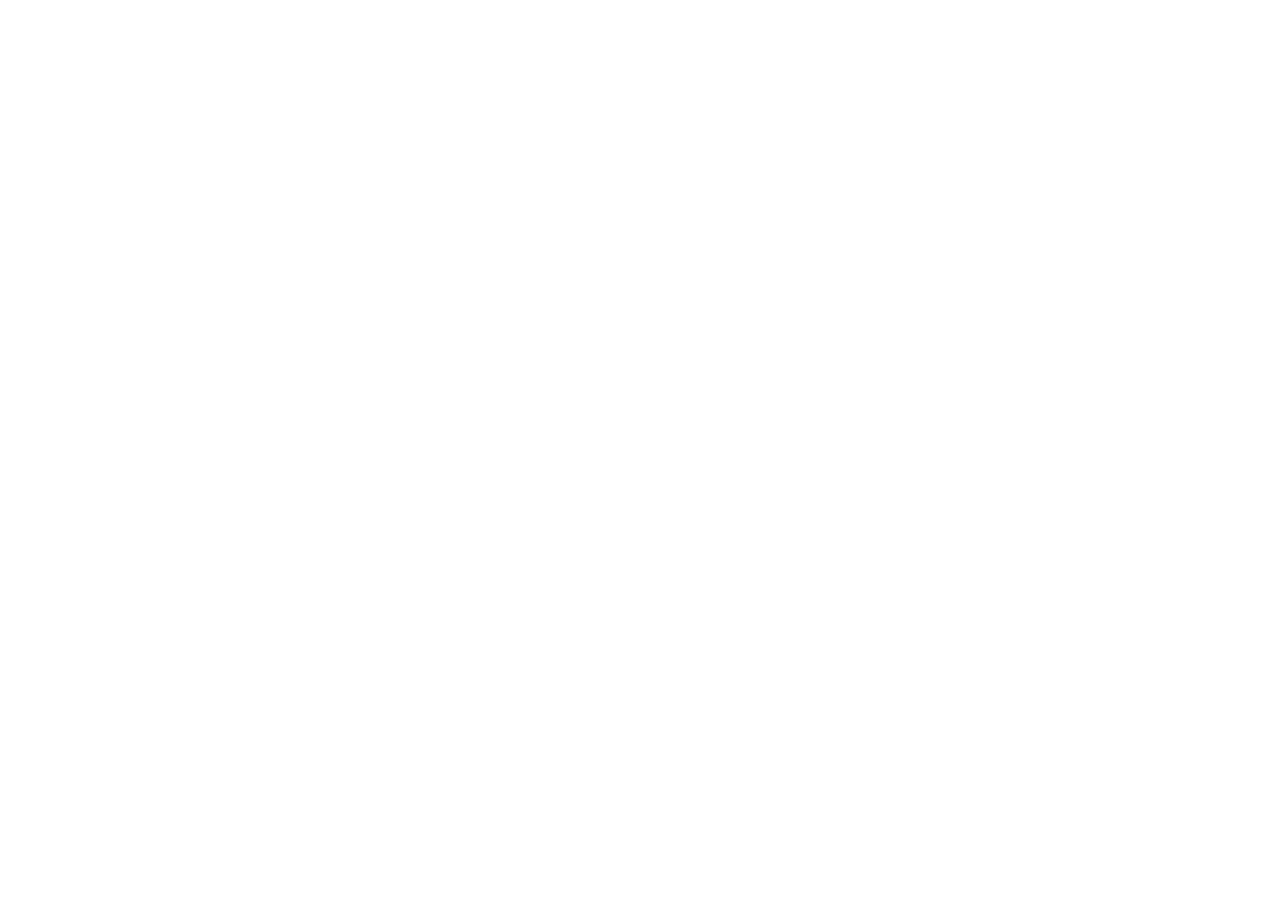
==== index.html @ f1a2c233 "初始化" ====
<!DOCTYPE html>
<html lang="zh-CN">

<head>
    <meta charset="UTF-8">
    <meta name="viewport" content="width=device-width, initial-scale=1.0">
    <title>Document</title>
</head>

<body>

</body>

</html>
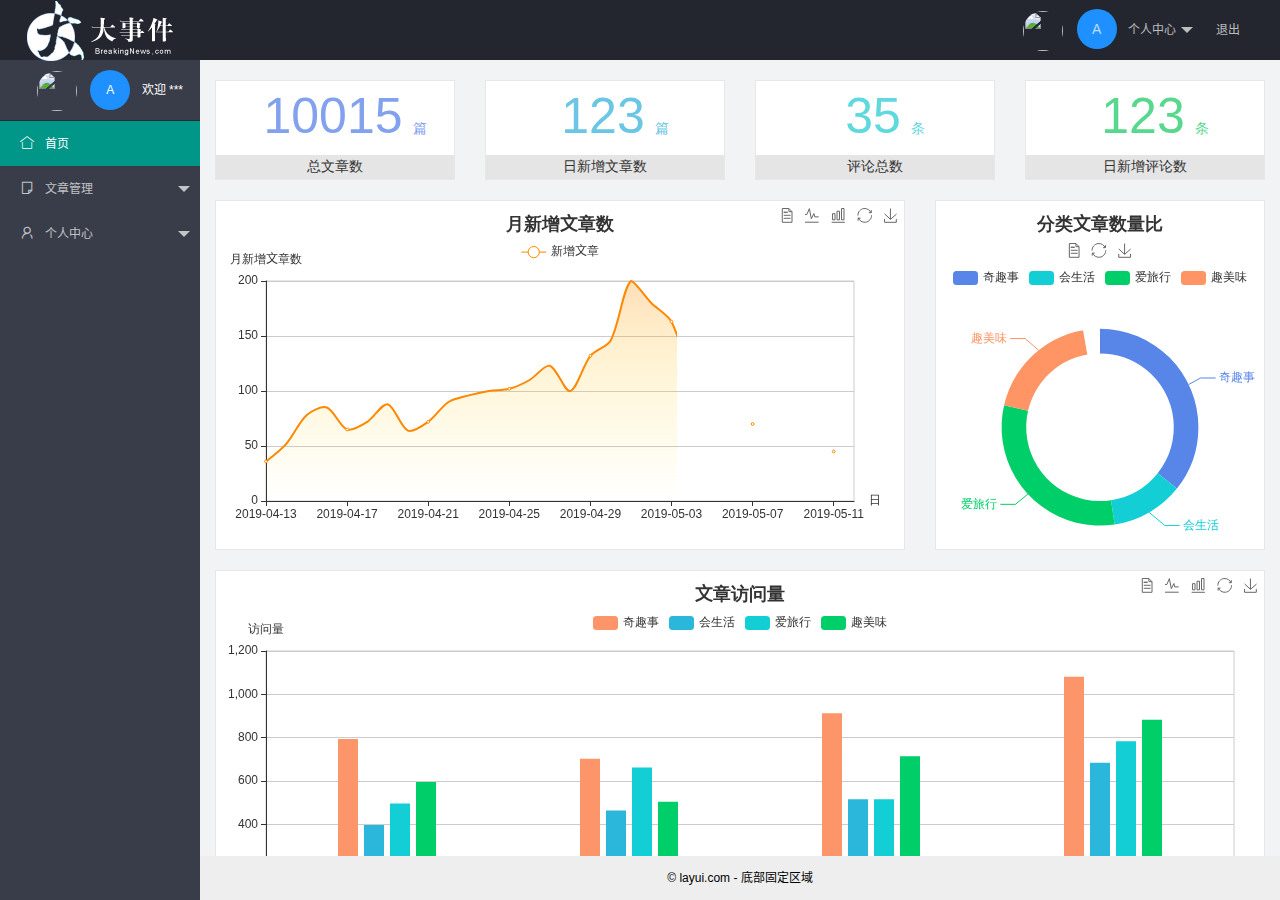
==== commit e5c18769: "完成了index功能" ====
--- a/index.html
+++ b/index.html
@@ -5,10 +5,93 @@
     <meta charset="UTF-8">
     <meta name="viewport" content="width=device-width, initial-scale=1.0">
     <title>Document</title>
+    <link rel="stylesheet" href="./assets/lib/layui/css/layui.css">
+    <link rel="stylesheet" href="./assets/css/index.css">
 </head>
 
-<body>
+<body class="layui-layout-body">
+    <div class="layui-layout layui-layout-admin">
+        <div class="layui-header">
+            <div class="layui-logo">
+                <img src="./assets/images/logo.png" alt="">
+            </div>
+            <!-- 头部区域（可配合layui已有的水平导航） -->
+            <ul class="layui-nav layui-layout-right">
+                <li class="layui-nav-item">
+                    <a href="javascript:;" class="userinfo">
+                        <img src="http://t.cn/RCzsdCq" class="layui-nav-img">
+                        <span class="text-avatar">A</span>
+                        个人中心
+                    </a>
+                    <dl class="layui-nav-child">
+                        <dd><a href="">基本资料</a></dd>
+                        <dd><a href="">更换头像</a></dd>
+                        <dd><a href="">重置密码</a></dd>
+                    </dl>
+                </li>
+                <li class="layui-nav-item"><a href="javascript:;" id="btnLogout">退出</a>
+                </li>
+            </ul>
+        </div>
 
+        <div class="layui-side layui-bg-black">
+            <div class="layui-side-scroll">
+                <div class="userinfo">
+                    <img src="http://t.cn/RCzsdCq" class="layui-nav-img">
+                    <span class="text-avatar">A</span>
+                    <span class="welcome">欢迎 ***</span>
+                </div>
+                <!-- 左侧导航区域（可配合layui已有的垂直导航） -->
+                <ul class="layui-nav layui-nav-tree" lay-shrink='all' lay-filter="test">
+                    <li class="layui-nav-item layui-this">
+                        <a href="./home/dashboard.html" target="fm">
+                            <i class="layui-icon layui-icon-home"></i>
+                            首页
+                        </a>
+                    </li>
+                    <li class="layui-nav-item">
+                        <a class="" href="javascript:;">
+                            <i class="layui-icon layui-icon-file-b"></i>
+                            文章管理
+                        </a>
+                        <dl class="layui-nav-child">
+                            <dd><a href="javascript:;">
+                                    <i class="layui-icon layui-icon-app"></i>文章类别</a>
+                            </dd>
+                            <dd><a href="javascript:;"><i class="layui-icon layui-icon-app"></i>文章列表</a></dd>
+                            <dd><a href="javascript:;"><i class="layui-icon layui-icon-app"></i>发布文章</a></dd>
+                        </dl>
+                    </li>
+                    <li class="layui-nav-item">
+                        <a href="javascript:;">
+                            <i class="layui-icon layui-icon-username"></i>
+                            个人中心
+                        </a>
+                        <dl class="layui-nav-child">
+                            <dd><a href="javascript:;"><i class="layui-icon layui-icon-app"></i>基本资料</a></dd>
+                            <dd><a href="javascript:;"><i class="layui-icon layui-icon-app"></i>更换头像</a></dd>
+                            <dd><a href="javascript:;"><i class="layui-icon layui-icon-app"></i>重置密码</a></dd>
+                        </dl>
+                    </li>
+                </ul>
+            </div>
+        </div>
+
+        <div class="layui-body">
+            <!-- 内容主体区域 -->
+            <!-- <div style="padding: 15px;">内容主体区域</div> -->
+            <iframe src="./home/dashboard.html" frameborder="0" name="fm"></iframe>
+        </div>
+
+        <div class="layui-footer">
+            <!-- 底部固定区域 -->
+            © layui.com - 底部固定区域
+        </div>
+    </div>
+    <script src="./assets/lib/layui/layui.all.js"></script>
+    <script src="./assets/lib/jquery.js"></script>
+    <script src="./assets/js/baseAPI.js"></script>
+    <script src="./assets/js/index.js"></script>
 </body>
 
 </html>--- a/assets/lib/layui/css/layui.css
+++ b/assets/lib/layui/css/layui.css
@@ -0,0 +1,2 @@
+/** layui-v2.5.5 MIT License By https://www.layui.com */
+ .layui-inline,img{display:inline-block;vertical-align:middle}h1,h2,h3,h4,h5,h6{font-weight:400}.layui-edge,.layui-header,.layui-inline,.layui-main{position:relative}.layui-body,.layui-edge,.layui-elip{overflow:hidden}.layui-btn,.layui-edge,.layui-inline,img{vertical-align:middle}.layui-btn,.layui-disabled,.layui-icon,.layui-unselect{-moz-user-select:none;-webkit-user-select:none;-ms-user-select:none}.layui-elip,.layui-form-checkbox span,.layui-form-pane .layui-form-label{text-overflow:ellipsis;white-space:nowrap}.layui-breadcrumb,.layui-tree-btnGroup{visibility:hidden}blockquote,body,button,dd,div,dl,dt,form,h1,h2,h3,h4,h5,h6,input,li,ol,p,pre,td,textarea,th,ul{margin:0;padding:0;-webkit-tap-highlight-color:rgba(0,0,0,0)}a:active,a:hover{outline:0}img{border:none}li{list-style:none}table{border-collapse:collapse;border-spacing:0}h4,h5,h6{font-size:100%}button,input,optgroup,option,select,textarea{font-family:inherit;font-size:inherit;font-style:inherit;font-weight:inherit;outline:0}pre{white-space:pre-wrap;white-space:-moz-pre-wrap;white-space:-pre-wrap;white-space:-o-pre-wrap;word-wrap:break-word}body{line-height:24px;font:14px Helvetica Neue,Helvetica,PingFang SC,Tahoma,Arial,sans-serif}hr{height:1px;margin:10px 0;border:0;clear:both}a{color:#333;text-decoration:none}a:hover{color:#777}a cite{font-style:normal;*cursor:pointer}.layui-border-box,.layui-border-box *{box-sizing:border-box}.layui-box,.layui-box *{box-sizing:content-box}.layui-clear{clear:both;*zoom:1}.layui-clear:after{content:'\20';clear:both;*zoom:1;display:block;height:0}.layui-inline{*display:inline;*zoom:1}.layui-edge{display:inline-block;width:0;height:0;border-width:6px;border-style:dashed;border-color:transparent}.layui-edge-top{top:-4px;border-bottom-color:#999;border-bottom-style:solid}.layui-edge-right{border-left-color:#999;border-left-style:solid}.layui-edge-bottom{top:2px;border-top-color:#999;border-top-style:solid}.layui-edge-left{border-right-color:#999;border-right-style:solid}.layui-disabled,.layui-disabled:hover{color:#d2d2d2!important;cursor:not-allowed!important}.layui-circle{border-radius:100%}.layui-show{display:block!important}.layui-hide{display:none!important}@font-face{font-family:layui-icon;src:url(../font/iconfont.eot?v=250);src:url(../font/iconfont.eot?v=250#iefix) format('embedded-opentype'),url(../font/iconfont.woff2?v=250) format('woff2'),url(../font/iconfont.woff?v=250) format('woff'),url(../font/iconfont.ttf?v=250) format('truetype'),url(../font/iconfont.svg?v=250#layui-icon) format('svg')}.layui-icon{font-family:layui-icon!important;font-size:16px;font-style:normal;-webkit-font-smoothing:antialiased;-moz-osx-font-smoothing:grayscale}.layui-icon-reply-fill:before{content:"\e611"}.layui-icon-set-fill:before{content:"\e614"}.layui-icon-menu-fill:before{content:"\e60f"}.layui-icon-search:before{content:"\e615"}.layui-icon-share:before{content:"\e641"}.layui-icon-set-sm:before{content:"\e620"}.layui-icon-engine:before{content:"\e628"}.layui-icon-close:before{content:"\1006"}.layui-icon-close-fill:before{content:"\1007"}.layui-icon-chart-screen:before{content:"\e629"}.layui-icon-star:before{content:"\e600"}.layui-icon-circle-dot:before{content:"\e617"}.layui-icon-chat:before{content:"\e606"}.layui-icon-release:before{content:"\e609"}.layui-icon-list:before{content:"\e60a"}.layui-icon-chart:before{content:"\e62c"}.layui-icon-ok-circle:before{content:"\1005"}.layui-icon-layim-theme:before{content:"\e61b"}.layui-icon-table:before{content:"\e62d"}.layui-icon-right:before{content:"\e602"}.layui-icon-left:before{content:"\e603"}.layui-icon-cart-simple:before{content:"\e698"}.layui-icon-face-cry:before{content:"\e69c"}.layui-icon-face-smile:before{content:"\e6af"}.layui-icon-survey:before{content:"\e6b2"}.layui-icon-tree:before{content:"\e62e"}.layui-icon-upload-circle:before{content:"\e62f"}.layui-icon-add-circle:before{content:"\e61f"}.layui-icon-download-circle:before{content:"\e601"}.layui-icon-templeate-1:before{content:"\e630"}.layui-icon-util:before{content:"\e631"}.layui-icon-face-surprised:before{content:"\e664"}.layui-icon-edit:before{content:"\e642"}.layui-icon-speaker:before{content:"\e645"}.layui-icon-down:before{content:"\e61a"}.layui-icon-file:before{content:"\e621"}.layui-icon-layouts:before{content:"\e632"}.layui-icon-rate-half:before{content:"\e6c9"}.layui-icon-add-circle-fine:before{content:"\e608"}.layui-icon-prev-circle:before{content:"\e633"}.layui-icon-read:before{content:"\e705"}.layui-icon-404:before{content:"\e61c"}.layui-icon-carousel:before{content:"\e634"}.layui-icon-help:before{content:"\e607"}.layui-icon-code-circle:before{content:"\e635"}.layui-icon-water:before{content:"\e636"}.layui-icon-username:before{content:"\e66f"}.layui-icon-find-fill:before{content:"\e670"}.layui-icon-about:before{content:"\e60b"}.layui-icon-location:before{content:"\e715"}.layui-icon-up:before{content:"\e619"}.layui-icon-pause:before{content:"\e651"}.layui-icon-date:before{content:"\e637"}.layui-icon-layim-uploadfile:before{content:"\e61d"}.layui-icon-delete:before{content:"\e640"}.layui-icon-play:before{content:"\e652"}.layui-icon-top:before{content:"\e604"}.layui-icon-friends:before{content:"\e612"}.layui-icon-refresh-3:before{content:"\e9aa"}.layui-icon-ok:before{content:"\e605"}.layui-icon-layer:before{content:"\e638"}.layui-icon-face-smile-fine:before{content:"\e60c"}.layui-icon-dollar:before{content:"\e659"}.layui-icon-group:before{content:"\e613"}.layui-icon-layim-download:before{content:"\e61e"}.layui-icon-picture-fine:before{content:"\e60d"}.layui-icon-link:before{content:"\e64c"}.layui-icon-diamond:before{content:"\e735"}.layui-icon-log:before{content:"\e60e"}.layui-icon-rate-solid:before{content:"\e67a"}.layui-icon-fonts-del:before{content:"\e64f"}.layui-icon-unlink:before{content:"\e64d"}.layui-icon-fonts-clear:before{content:"\e639"}.layui-icon-triangle-r:before{content:"\e623"}.layui-icon-circle:before{content:"\e63f"}.layui-icon-radio:before{content:"\e643"}.layui-icon-align-center:before{content:"\e647"}.layui-icon-align-right:before{content:"\e648"}.layui-icon-align-left:before{content:"\e649"}.layui-icon-loading-1:before{content:"\e63e"}.layui-icon-return:before{content:"\e65c"}.layui-icon-fonts-strong:before{content:"\e62b"}.layui-icon-upload:before{content:"\e67c"}.layui-icon-dialogue:before{content:"\e63a"}.layui-icon-video:before{content:"\e6ed"}.layui-icon-headset:before{content:"\e6fc"}.layui-icon-cellphone-fine:before{content:"\e63b"}.layui-icon-add-1:before{content:"\e654"}.layui-icon-face-smile-b:before{content:"\e650"}.layui-icon-fonts-html:before{content:"\e64b"}.layui-icon-form:before{content:"\e63c"}.layui-icon-cart:before{content:"\e657"}.layui-icon-camera-fill:before{content:"\e65d"}.layui-icon-tabs:before{content:"\e62a"}.layui-icon-fonts-code:before{content:"\e64e"}.layui-icon-fire:before{content:"\e756"}.layui-icon-set:before{content:"\e716"}.layui-icon-fonts-u:before{content:"\e646"}.layui-icon-triangle-d:before{content:"\e625"}.layui-icon-tips:before{content:"\e702"}.layui-icon-picture:before{content:"\e64a"}.layui-icon-more-vertical:before{content:"\e671"}.layui-icon-flag:before{content:"\e66c"}.layui-icon-loading:before{content:"\e63d"}.layui-icon-fonts-i:before{content:"\e644"}.layui-icon-refresh-1:before{content:"\e666"}.layui-icon-rmb:before{content:"\e65e"}.layui-icon-home:before{content:"\e68e"}.layui-icon-user:before{content:"\e770"}.layui-icon-notice:before{content:"\e667"}.layui-icon-login-weibo:before{content:"\e675"}.layui-icon-voice:before{content:"\e688"}.layui-icon-upload-drag:before{content:"\e681"}.layui-icon-login-qq:before{content:"\e676"}.layui-icon-snowflake:before{content:"\e6b1"}.layui-icon-file-b:before{content:"\e655"}.layui-icon-template:before{content:"\e663"}.layui-icon-auz:before{content:"\e672"}.layui-icon-console:before{content:"\e665"}.layui-icon-app:before{content:"\e653"}.layui-icon-prev:before{content:"\e65a"}.layui-icon-website:before{content:"\e7ae"}.layui-icon-next:before{content:"\e65b"}.layui-icon-component:before{content:"\e857"}.layui-icon-more:before{content:"\e65f"}.layui-icon-login-wechat:before{content:"\e677"}.layui-icon-shrink-right:before{content:"\e668"}.layui-icon-spread-left:before{content:"\e66b"}.layui-icon-camera:before{content:"\e660"}.layui-icon-note:before{content:"\e66e"}.layui-icon-refresh:before{content:"\e669"}.layui-icon-female:before{content:"\e661"}.layui-icon-male:before{content:"\e662"}.layui-icon-password:before{content:"\e673"}.layui-icon-senior:before{content:"\e674"}.layui-icon-theme:before{content:"\e66a"}.layui-icon-tread:before{content:"\e6c5"}.layui-icon-praise:before{content:"\e6c6"}.layui-icon-star-fill:before{content:"\e658"}.layui-icon-rate:before{content:"\e67b"}.layui-icon-template-1:before{content:"\e656"}.layui-icon-vercode:before{content:"\e679"}.layui-icon-cellphone:before{content:"\e678"}.layui-icon-screen-full:before{content:"\e622"}.layui-icon-screen-restore:before{content:"\e758"}.layui-icon-cols:before{content:"\e610"}.layui-icon-export:before{content:"\e67d"}.layui-icon-print:before{content:"\e66d"}.layui-icon-slider:before{content:"\e714"}.layui-icon-addition:before{content:"\e624"}.layui-icon-subtraction:before{content:"\e67e"}.layui-icon-service:before{content:"\e626"}.layui-icon-transfer:before{content:"\e691"}.layui-main{width:1140px;margin:0 auto}.layui-header{z-index:1000;height:60px}.layui-header a:hover{transition:all .5s;-webkit-transition:all .5s}.layui-side{position:fixed;left:0;top:0;bottom:0;z-index:999;width:200px;overflow-x:hidden}.layui-side-scroll{position:relative;width:220px;height:100%;overflow-x:hidden}.layui-body{position:absolute;left:200px;right:0;top:0;bottom:0;z-index:998;width:auto;overflow-y:auto;box-sizing:border-box}.layui-layout-body{overflow:hidden}.layui-layout-admin .layui-header{background-color:#23262E}.layui-layout-admin .layui-side{top:60px;width:200px;overflow-x:hidden}.layui-layout-admin .layui-body{position:fixed;top:60px;bottom:44px}.layui-layout-admin .layui-main{width:auto;margin:0 15px}.layui-layout-admin .layui-footer{position:fixed;left:200px;right:0;bottom:0;height:44px;line-height:44px;padding:0 15px;background-color:#eee}.layui-layout-admin .layui-logo{position:absolute;left:0;top:0;width:200px;height:100%;line-height:60px;text-align:center;color:#009688;font-size:16px}.layui-layout-admin .layui-header .layui-nav{background:0 0}.layui-layout-left{position:absolute!important;left:200px;top:0}.layui-layout-right{position:absolute!important;right:0;top:0}.layui-container{position:relative;margin:0 auto;padding:0 15px;box-sizing:border-box}.layui-fluid{position:relative;margin:0 auto;padding:0 15px}.layui-row:after,.layui-row:before{content:'';display:block;clear:both}.layui-col-lg1,.layui-col-lg10,.layui-col-lg11,.layui-col-lg12,.layui-col-lg2,.layui-col-lg3,.layui-col-lg4,.layui-col-lg5,.layui-col-lg6,.layui-col-lg7,.layui-col-lg8,.layui-col-lg9,.layui-col-md1,.layui-col-md10,.layui-col-md11,.layui-col-md12,.layui-col-md2,.layui-col-md3,.layui-col-md4,.layui-col-md5,.layui-col-md6,.layui-col-md7,.layui-col-md8,.layui-col-md9,.layui-col-sm1,.layui-col-sm10,.layui-col-sm11,.layui-col-sm12,.layui-col-sm2,.layui-col-sm3,.layui-col-sm4,.layui-col-sm5,.layui-col-sm6,.layui-col-sm7,.layui-col-sm8,.layui-col-sm9,.layui-col-xs1,.layui-col-xs10,.layui-col-xs11,.layui-col-xs12,.layui-col-xs2,.layui-col-xs3,.layui-col-xs4,.layui-col-xs5,.layui-col-xs6,.layui-col-xs7,.layui-col-xs8,.layui-col-xs9{position:relative;display:block;box-sizing:border-box}.layui-col-xs1,.layui-col-xs10,.layui-col-xs11,.layui-col-xs12,.layui-col-xs2,.layui-col-xs3,.layui-col-xs4,.layui-col-xs5,.layui-col-xs6,.layui-col-xs7,.layui-col-xs8,.layui-col-xs9{float:left}.layui-col-xs1{width:8.33333333%}.layui-col-xs2{width:16.66666667%}.layui-col-xs3{width:25%}.layui-col-xs4{width:33.33333333%}.layui-col-xs5{width:41.66666667%}.layui-col-xs6{width:50%}.layui-col-xs7{width:58.33333333%}.layui-col-xs8{width:66.66666667%}.layui-col-xs9{width:75%}.layui-col-xs10{width:83.33333333%}.layui-col-xs11{width:91.66666667%}.layui-col-xs12{width:100%}.layui-col-xs-offset1{margin-left:8.33333333%}.layui-col-xs-offset2{margin-left:16.66666667%}.layui-col-xs-offset3{margin-left:25%}.layui-col-xs-offset4{margin-left:33.33333333%}.layui-col-xs-offset5{margin-left:41.66666667%}.layui-col-xs-offset6{margin-left:50%}.layui-col-xs-offset7{margin-left:58.33333333%}.layui-col-xs-offset8{margin-left:66.66666667%}.layui-col-xs-offset9{margin-left:75%}.layui-col-xs-offset10{margin-left:83.33333333%}.layui-col-xs-offset11{margin-left:91.66666667%}.layui-col-xs-offset12{margin-left:100%}@media screen and (max-width:768px){.layui-hide-xs{display:none!important}.layui-show-xs-block{display:block!important}.layui-show-xs-inline{display:inline!important}.layui-show-xs-inline-block{display:inline-block!important}}@media screen and (min-width:768px){.layui-container{width:750px}.layui-hide-sm{display:none!important}.layui-show-sm-block{display:block!important}.layui-show-sm-inline{display:inline!important}.layui-show-sm-inline-block{display:inline-block!important}.layui-col-sm1,.layui-col-sm10,.layui-col-sm11,.layui-col-sm12,.layui-col-sm2,.layui-col-sm3,.layui-col-sm4,.layui-col-sm5,.layui-col-sm6,.layui-col-sm7,.layui-col-sm8,.layui-col-sm9{float:left}.layui-col-sm1{width:8.33333333%}.layui-col-sm2{width:16.66666667%}.layui-col-sm3{width:25%}.layui-col-sm4{width:33.33333333%}.layui-col-sm5{width:41.66666667%}.layui-col-sm6{width:50%}.layui-col-sm7{width:58.33333333%}.layui-col-sm8{width:66.66666667%}.layui-col-sm9{width:75%}.layui-col-sm10{width:83.33333333%}.layui-col-sm11{width:91.66666667%}.layui-col-sm12{width:100%}.layui-col-sm-offset1{margin-left:8.33333333%}.layui-col-sm-offset2{margin-left:16.66666667%}.layui-col-sm-offset3{margin-left:25%}.layui-col-sm-offset4{margin-left:33.33333333%}.layui-col-sm-offset5{margin-left:41.66666667%}.layui-col-sm-offset6{margin-left:50%}.layui-col-sm-offset7{margin-left:58.33333333%}.layui-col-sm-offset8{margin-left:66.66666667%}.layui-col-sm-offset9{margin-left:75%}.layui-col-sm-offset10{margin-left:83.33333333%}.layui-col-sm-offset11{margin-left:91.66666667%}.layui-col-sm-offset12{margin-left:100%}}@media screen and (min-width:992px){.layui-container{width:970px}.layui-hide-md{display:none!important}.layui-show-md-block{display:block!important}.layui-show-md-inline{display:inline!important}.layui-show-md-inline-block{display:inline-block!important}.layui-col-md1,.layui-col-md10,.layui-col-md11,.layui-col-md12,.layui-col-md2,.layui-col-md3,.layui-col-md4,.layui-col-md5,.layui-col-md6,.layui-col-md7,.layui-col-md8,.layui-col-md9{float:left}.layui-col-md1{width:8.33333333%}.layui-col-md2{width:16.66666667%}.layui-col-md3{width:25%}.layui-col-md4{width:33.33333333%}.layui-col-md5{width:41.66666667%}.layui-col-md6{width:50%}.layui-col-md7{width:58.33333333%}.layui-col-md8{width:66.66666667%}.layui-col-md9{width:75%}.layui-col-md10{width:83.33333333%}.layui-col-md11{width:91.66666667%}.layui-col-md12{width:100%}.layui-col-md-offset1{margin-left:8.33333333%}.layui-col-md-offset2{margin-left:16.66666667%}.layui-col-md-offset3{margin-left:25%}.layui-col-md-offset4{margin-left:33.33333333%}.layui-col-md-offset5{margin-left:41.66666667%}.layui-col-md-offset6{margin-left:50%}.layui-col-md-offset7{margin-left:58.33333333%}.layui-col-md-offset8{margin-left:66.66666667%}.layui-col-md-offset9{margin-left:75%}.layui-col-md-offset10{margin-left:83.33333333%}.layui-col-md-offset11{margin-left:91.66666667%}.layui-col-md-offset12{margin-left:100%}}@media screen and (min-width:1200px){.layui-container{width:1170px}.layui-hide-lg{display:none!important}.layui-show-lg-block{display:block!important}.layui-show-lg-inline{display:inline!important}.layui-show-lg-inline-block{display:inline-block!important}.layui-col-lg1,.layui-col-lg10,.layui-col-lg11,.layui-col-lg12,.layui-col-lg2,.layui-col-lg3,.layui-col-lg4,.layui-col-lg5,.layui-col-lg6,.layui-col-lg7,.layui-col-lg8,.layui-col-lg9{float:left}.layui-col-lg1{width:8.33333333%}.layui-col-lg2{width:16.66666667%}.layui-col-lg3{width:25%}.layui-col-lg4{width:33.33333333%}.layui-col-lg5{width:41.66666667%}.layui-col-lg6{width:50%}.layui-col-lg7{width:58.33333333%}.layui-col-lg8{width:66.66666667%}.layui-col-lg9{width:75%}.layui-col-lg10{width:83.33333333%}.layui-col-lg11{width:91.66666667%}.layui-col-lg12{width:100%}.layui-col-lg-offset1{margin-left:8.33333333%}.layui-col-lg-offset2{margin-left:16.66666667%}.layui-col-lg-offset3{margin-left:25%}.layui-col-lg-offset4{margin-left:33.33333333%}.layui-col-lg-offset5{margin-left:41.66666667%}.layui-col-lg-offset6{margin-left:50%}.layui-col-lg-offset7{margin-left:58.33333333%}.layui-col-lg-offset8{margin-left:66.66666667%}.layui-col-lg-offset9{margin-left:75%}.layui-col-lg-offset10{margin-left:83.33333333%}.layui-col-lg-offset11{margin-left:91.66666667%}.layui-col-lg-offset12{margin-left:100%}}.layui-col-space1{margin:-.5px}.layui-col-space1>*{padding:.5px}.layui-col-space3{margin:-1.5px}.layui-col-space3>*{padding:1.5px}.layui-col-space5{margin:-2.5px}.layui-col-space5>*{padding:2.5px}.layui-col-space8{margin:-3.5px}.layui-col-space8>*{padding:3.5px}.layui-col-space10{margin:-5px}.layui-col-space10>*{padding:5px}.layui-col-space12{margin:-6px}.layui-col-space12>*{padding:6px}.layui-col-space15{margin:-7.5px}.layui-col-space15>*{padding:7.5px}.layui-col-space18{margin:-9px}.layui-col-space18>*{padding:9px}.layui-col-space20{margin:-10px}.layui-col-space20>*{padding:10px}.layui-col-space22{margin:-11px}.layui-col-space22>*{padding:11px}.layui-col-space25{margin:-12.5px}.layui-col-space25>*{padding:12.5px}.layui-col-space30{margin:-15px}.layui-col-space30>*{padding:15px}.layui-btn,.layui-input,.layui-select,.layui-textarea,.layui-upload-button{outline:0;-webkit-appearance:none;transition:all .3s;-webkit-transition:all .3s;box-sizing:border-box}.layui-elem-quote{margin-bottom:10px;padding:15px;line-height:22px;border-left:5px solid #009688;border-radius:0 2px 2px 0;background-color:#f2f2f2}.layui-quote-nm{border-style:solid;border-width:1px 1px 1px 5px;background:0 0}.layui-elem-field{margin-bottom:10px;padding:0;border-width:1px;border-style:solid}.layui-elem-field legend{margin-left:20px;padding:0 10px;font-size:20px;font-weight:300}.layui-field-title{margin:10px 0 20px;border-width:1px 0 0}.layui-field-box{padding:10px 15px}.layui-field-title .layui-field-box{padding:10px 0}.layui-progress{position:relative;height:6px;border-radius:20px;background-color:#e2e2e2}.layui-progress-bar{position:absolute;left:0;top:0;width:0;max-width:100%;height:6px;border-radius:20px;text-align:right;background-color:#5FB878;transition:all .3s;-webkit-transition:all .3s}.layui-progress-big,.layui-progress-big .layui-progress-bar{height:18px;line-height:18px}.layui-progress-text{position:relative;top:-20px;line-height:18px;font-size:12px;color:#666}.layui-progress-big .layui-progress-text{position:static;padding:0 10px;color:#fff}.layui-collapse{border-width:1px;border-style:solid;border-radius:2px}.layui-colla-content,.layui-colla-item{border-top-width:1px;border-top-style:solid}.layui-colla-item:first-child{border-top:none}.layui-colla-title{position:relative;height:42px;line-height:42px;padding:0 15px 0 35px;color:#333;background-color:#f2f2f2;cursor:pointer;font-size:14px;overflow:hidden}.layui-colla-content{display:none;padding:10px 15px;line-height:22px;color:#666}.layui-colla-icon{position:absolute;left:15px;top:0;font-size:14px}.layui-card{margin-bottom:15px;border-radius:2px;background-color:#fff;box-shadow:0 1px 2px 0 rgba(0,0,0,.05)}.layui-card:last-child{margin-bottom:0}.layui-card-header{position:relative;height:42px;line-height:42px;padding:0 15px;border-bottom:1px solid #f6f6f6;color:#333;border-radius:2px 2px 0 0;font-size:14px}.layui-bg-black,.layui-bg-blue,.layui-bg-cyan,.layui-bg-green,.layui-bg-orange,.layui-bg-red{color:#fff!important}.layui-card-body{position:relative;padding:10px 15px;line-height:24px}.layui-card-body[pad15]{padding:15px}.layui-card-body[pad20]{padding:20px}.layui-card-body .layui-table{margin:5px 0}.layui-card .layui-tab{margin:0}.layui-panel-window{position:relative;padding:15px;border-radius:0;border-top:5px solid #E6E6E6;background-color:#fff}.layui-auxiliar-moving{position:fixed;left:0;right:0;top:0;bottom:0;width:100%;height:100%;background:0 0;z-index:9999999999}.layui-form-label,.layui-form-mid,.layui-form-select,.layui-input-block,.layui-input-inline,.layui-textarea{position:relative}.layui-bg-red{background-color:#FF5722!important}.layui-bg-orange{background-color:#FFB800!important}.layui-bg-green{background-color:#009688!important}.layui-bg-cyan{background-color:#2F4056!important}.layui-bg-blue{background-color:#1E9FFF!important}.layui-bg-black{background-color:#393D49!important}.layui-bg-gray{background-color:#eee!important;color:#666!important}.layui-badge-rim,.layui-colla-content,.layui-colla-item,.layui-collapse,.layui-elem-field,.layui-form-pane .layui-form-item[pane],.layui-form-pane .layui-form-label,.layui-input,.layui-layedit,.layui-layedit-tool,.layui-quote-nm,.layui-select,.layui-tab-bar,.layui-tab-card,.layui-tab-title,.layui-tab-title .layui-this:after,.layui-textarea{border-color:#e6e6e6}.layui-timeline-item:before,hr{background-color:#e6e6e6}.layui-text{line-height:22px;font-size:14px;color:#666}.layui-text h1,.layui-text h2,.layui-text h3{font-weight:500;color:#333}.layui-text h1{font-size:30px}.layui-text h2{font-size:24px}.layui-text h3{font-size:18px}.layui-text a:not(.layui-btn){color:#01AAED}.layui-text a:not(.layui-btn):hover{text-decoration:underline}.layui-text ul{padding:5px 0 5px 15px}.layui-text ul li{margin-top:5px;list-style-type:disc}.layui-text em,.layui-word-aux{color:#999!important;padding:0 5px!important}.layui-btn{display:inline-block;height:38px;line-height:38px;padding:0 18px;background-color:#009688;color:#fff;white-space:nowrap;text-align:center;font-size:14px;border:none;border-radius:2px;cursor:pointer}.layui-btn:hover{opacity:.8;filter:alpha(opacity=80);color:#fff}.layui-btn:active{opacity:1;filter:alpha(opacity=100)}.layui-btn+.layui-btn{margin-left:10px}.layui-btn-container{font-size:0}.layui-btn-container .layui-btn{margin-right:10px;margin-bottom:10px}.layui-btn-container .layui-btn+.layui-btn{margin-left:0}.layui-table .layui-btn-container .layui-btn{margin-bottom:9px}.layui-btn-radius{border-radius:100px}.layui-btn .layui-icon{margin-right:3px;font-size:18px;vertical-align:bottom;vertical-align:middle\9}.layui-btn-primary{border:1px solid #C9C9C9;background-color:#fff;color:#555}.layui-btn-primary:hover{border-color:#009688;color:#333}.layui-btn-normal{background-color:#1E9FFF}.layui-btn-warm{background-color:#FFB800}.layui-btn-danger{background-color:#FF5722}.layui-btn-checked{background-color:#5FB878}.layui-btn-disabled,.layui-btn-disabled:active,.layui-btn-disabled:hover{border:1px solid #e6e6e6;background-color:#FBFBFB;color:#C9C9C9;cursor:not-allowed;opacity:1}.layui-btn-lg{height:44px;line-height:44px;padding:0 25px;font-size:16px}.layui-btn-sm{height:30px;line-height:30px;padding:0 10px;font-size:12px}.layui-btn-sm i{font-size:16px!important}.layui-btn-xs{height:22px;line-height:22px;padding:0 5px;font-size:12px}.layui-btn-xs i{font-size:14px!important}.layui-btn-group{display:inline-block;vertical-align:middle;font-size:0}.layui-btn-group .layui-btn{margin-left:0!important;margin-right:0!important;border-left:1px solid rgba(255,255,255,.5);border-radius:0}.layui-btn-group .layui-btn-primary{border-left:none}.layui-btn-group .layui-btn-primary:hover{border-color:#C9C9C9;color:#009688}.layui-btn-group .layui-btn:first-child{border-left:none;border-radius:2px 0 0 2px}.layui-btn-group .layui-btn-primary:first-child{border-left:1px solid #c9c9c9}.layui-btn-group .layui-btn:last-child{border-radius:0 2px 2px 0}.layui-btn-group .layui-btn+.layui-btn{margin-left:0}.layui-btn-group+.layui-btn-group{margin-left:10px}.layui-btn-fluid{width:100%}.layui-input,.layui-select,.layui-textarea{height:38px;line-height:1.3;line-height:38px\9;border-width:1px;border-style:solid;background-color:#fff;border-radius:2px}.layui-input::-webkit-input-placeholder,.layui-select::-webkit-input-placeholder,.layui-textarea::-webkit-input-placeholder{line-height:1.3}.layui-input,.layui-textarea{display:block;width:100%;padding-left:10px}.layui-input:hover,.layui-textarea:hover{border-color:#D2D2D2!important}.layui-input:focus,.layui-textarea:focus{border-color:#C9C9C9!important}.layui-textarea{min-height:100px;height:auto;line-height:20px;padding:6px 10px;resize:vertical}.layui-select{padding:0 10px}.layui-form input[type=checkbox],.layui-form input[type=radio],.layui-form select{display:none}.layui-form [lay-ignore]{display:initial}.layui-form-item{margin-bottom:15px;clear:both;*zoom:1}.layui-form-item:after{content:'\20';clear:both;*zoom:1;display:block;height:0}.layui-form-label{float:left;display:block;padding:9px 15px;width:80px;font-weight:400;line-height:20px;text-align:right}.layui-form-label-col{display:block;float:none;padding:9px 0;line-height:20px;text-align:left}.layui-form-item .layui-inline{margin-bottom:5px;margin-right:10px}.layui-input-block{margin-left:110px;min-height:36px}.layui-input-inline{display:inline-block;vertical-align:middle}.layui-form-item .layui-input-inline{float:left;width:190px;margin-right:10px}.layui-form-text .layui-input-inline{width:auto}.layui-form-mid{float:left;display:block;padding:9px 0!important;line-height:20px;margin-right:10px}.layui-form-danger+.layui-form-select .layui-input,.layui-form-danger:focus{border-color:#FF5722!important}.layui-form-select .layui-input{padding-right:30px;cursor:pointer}.layui-form-select .layui-edge{position:absolute;right:10px;top:50%;margin-top:-3px;cursor:pointer;border-width:6px;border-top-color:#c2c2c2;border-top-style:solid;transition:all .3s;-webkit-transition:all .3s}.layui-form-select dl{display:none;position:absolute;left:0;top:42px;padding:5px 0;z-index:899;min-width:100%;border:1px solid #d2d2d2;max-height:300px;overflow-y:auto;background-color:#fff;border-radius:2px;box-shadow:0 2px 4px rgba(0,0,0,.12);box-sizing:border-box}.layui-form-select dl dd,.layui-form-select dl dt{padding:0 10px;line-height:36px;white-space:nowrap;overflow:hidden;text-overflow:ellipsis}.layui-form-select dl dt{font-size:12px;color:#999}.layui-form-select dl dd{cursor:pointer}.layui-form-select dl dd:hover{background-color:#f2f2f2;-webkit-transition:.5s all;transition:.5s all}.layui-form-select .layui-select-group dd{padding-left:20px}.layui-form-select dl dd.layui-select-tips{padding-left:10px!important;color:#999}.layui-form-select dl dd.layui-this{background-color:#5FB878;color:#fff}.layui-form-checkbox,.layui-form-select dl dd.layui-disabled{background-color:#fff}.layui-form-selected dl{display:block}.layui-form-checkbox,.layui-form-checkbox *,.layui-form-switch{display:inline-block;vertical-align:middle}.layui-form-selected .layui-edge{margin-top:-9px;-webkit-transform:rotate(180deg);transform:rotate(180deg);margin-top:-3px\9}:root .layui-form-selected .layui-edge{margin-top:-9px\0/IE9}.layui-form-selectup dl{top:auto;bottom:42px}.layui-select-none{margin:5px 0;text-align:center;color:#999}.layui-select-disabled .layui-disabled{border-color:#eee!important}.layui-select-disabled .layui-edge{border-top-color:#d2d2d2}.layui-form-checkbox{position:relative;height:30px;line-height:30px;margin-right:10px;padding-right:30px;cursor:pointer;font-size:0;-webkit-transition:.1s linear;transition:.1s linear;box-sizing:border-box}.layui-form-checkbox span{padding:0 10px;height:100%;font-size:14px;border-radius:2px 0 0 2px;background-color:#d2d2d2;color:#fff;overflow:hidden}.layui-form-checkbox:hover span{background-color:#c2c2c2}.layui-form-checkbox i{position:absolute;right:0;top:0;width:30px;height:28px;border:1px solid #d2d2d2;border-left:none;border-radius:0 2px 2px 0;color:#fff;font-size:20px;text-align:center}.layui-form-checkbox:hover i{border-color:#c2c2c2;color:#c2c2c2}.layui-form-checked,.layui-form-checked:hover{border-color:#5FB878}.layui-form-checked span,.layui-form-checked:hover span{background-color:#5FB878}.layui-form-checked i,.layui-form-checked:hover i{color:#5FB878}.layui-form-item .layui-form-checkbox{margin-top:4px}.layui-form-checkbox[lay-skin=primary]{height:auto!important;line-height:normal!important;min-width:18px;min-height:18px;border:none!important;margin-right:0;padding-left:28px;padding-right:0;background:0 0}.layui-form-checkbox[lay-skin=primary] span{padding-left:0;padding-right:15px;line-height:18px;background:0 0;color:#666}.layui-form-checkbox[lay-skin=primary] i{right:auto;left:0;width:16px;height:16px;line-height:16px;border:1px solid #d2d2d2;font-size:12px;border-radius:2px;background-color:#fff;-webkit-transition:.1s linear;transition:.1s linear}.layui-form-checkbox[lay-skin=primary]:hover i{border-color:#5FB878;color:#fff}.layui-form-checked[lay-skin=primary] i{border-color:#5FB878!important;background-color:#5FB878;color:#fff}.layui-checkbox-disbaled[lay-skin=primary] span{background:0 0!important;color:#c2c2c2}.layui-checkbox-disbaled[lay-skin=primary]:hover i{border-color:#d2d2d2}.layui-form-item .layui-form-checkbox[lay-skin=primary]{margin-top:10px}.layui-form-switch{position:relative;height:22px;line-height:22px;min-width:35px;padding:0 5px;margin-top:8px;border:1px solid #d2d2d2;border-radius:20px;cursor:pointer;background-color:#fff;-webkit-transition:.1s linear;transition:.1s linear}.layui-form-switch i{position:absolute;left:5px;top:3px;width:16px;height:16px;border-radius:20px;background-color:#d2d2d2;-webkit-transition:.1s linear;transition:.1s linear}.layui-form-switch em{position:relative;top:0;width:25px;margin-left:21px;padding:0!important;text-align:center!important;color:#999!important;font-style:normal!important;font-size:12px}.layui-form-onswitch{border-color:#5FB878;background-color:#5FB878}.layui-checkbox-disbaled,.layui-checkbox-disbaled i{border-color:#e2e2e2!important}.layui-form-onswitch i{left:100%;margin-left:-21px;background-color:#fff}.layui-form-onswitch em{margin-left:5px;margin-right:21px;color:#fff!important}.layui-checkbox-disbaled span{background-color:#e2e2e2!important}.layui-checkbox-disbaled:hover i{color:#fff!important}[lay-radio]{display:none}.layui-form-radio,.layui-form-radio *{display:inline-block;vertical-align:middle}.layui-form-radio{line-height:28px;margin:6px 10px 0 0;padding-right:10px;cursor:pointer;font-size:0}.layui-form-radio *{font-size:14px}.layui-form-radio>i{margin-right:8px;font-size:22px;color:#c2c2c2}.layui-form-radio>i:hover,.layui-form-radioed>i{color:#5FB878}.layui-radio-disbaled>i{color:#e2e2e2!important}.layui-form-pane .layui-form-label{width:110px;padding:8px 15px;height:38px;line-height:20px;border-width:1px;border-style:solid;border-radius:2px 0 0 2px;text-align:center;background-color:#FBFBFB;overflow:hidden;box-sizing:border-box}.layui-form-pane .layui-input-inline{margin-left:-1px}.layui-form-pane .layui-input-block{margin-left:110px;left:-1px}.layui-form-pane .layui-input{border-radius:0 2px 2px 0}.layui-form-pane .layui-form-text .layui-form-label{float:none;width:100%;border-radius:2px;box-sizing:border-box;text-align:left}.layui-form-pane .layui-form-text .layui-input-inline{display:block;margin:0;top:-1px;clear:both}.layui-form-pane .layui-form-text .layui-input-block{margin:0;left:0;top:-1px}.layui-form-pane .layui-form-text .layui-textarea{min-height:100px;border-radius:0 0 2px 2px}.layui-form-pane .layui-form-checkbox{margin:4px 0 4px 10px}.layui-form-pane .layui-form-radio,.layui-form-pane .layui-form-switch{margin-top:6px;margin-left:10px}.layui-form-pane .layui-form-item[pane]{position:relative;border-width:1px;border-style:solid}.layui-form-pane .layui-form-item[pane] .layui-form-label{position:absolute;left:0;top:0;height:100%;border-width:0 1px 0 0}.layui-form-pane .layui-form-item[pane] .layui-input-inline{margin-left:110px}@media screen and (max-width:450px){.layui-form-item .layui-form-label{text-overflow:ellipsis;overflow:hidden;white-space:nowrap}.layui-form-item .layui-inline{display:block;margin-right:0;margin-bottom:20px;clear:both}.layui-form-item .layui-inline:after{content:'\20';clear:both;display:block;height:0}.layui-form-item .layui-input-inline{display:block;float:none;left:-3px;width:auto;margin:0 0 10px 112px}.layui-form-item .layui-input-inline+.layui-form-mid{margin-left:110px;top:-5px;padding:0}.layui-form-item .layui-form-checkbox{margin-right:5px;margin-bottom:5px}}.layui-layedit{border-width:1px;border-style:solid;border-radius:2px}.layui-layedit-tool{padding:3px 5px;border-bottom-width:1px;border-bottom-style:solid;font-size:0}.layedit-tool-fixed{position:fixed;top:0;border-top:1px solid #e2e2e2}.layui-layedit-tool .layedit-tool-mid,.layui-layedit-tool .layui-icon{display:inline-block;vertical-align:middle;text-align:center;font-size:14px}.layui-layedit-tool .layui-icon{position:relative;width:32px;height:30px;line-height:30px;margin:3px 5px;color:#777;cursor:pointer;border-radius:2px}.layui-layedit-tool .layui-icon:hover{color:#393D49}.layui-layedit-tool .layui-icon:active{color:#000}.layui-layedit-tool .layedit-tool-active{background-color:#e2e2e2;color:#000}.layui-layedit-tool .layui-disabled,.layui-layedit-tool .layui-disabled:hover{color:#d2d2d2;cursor:not-allowed}.layui-layedit-tool .layedit-tool-mid{width:1px;height:18px;margin:0 10px;background-color:#d2d2d2}.layedit-tool-html{width:50px!important;font-size:30px!important}.layedit-tool-b,.layedit-tool-code,.layedit-tool-help{font-size:16px!important}.layedit-tool-d,.layedit-tool-face,.layedit-tool-image,.layedit-tool-unlink{font-size:18px!important}.layedit-tool-image input{position:absolute;font-size:0;left:0;top:0;width:100%;height:100%;opacity:.01;filter:Alpha(opacity=1);cursor:pointer}.layui-layedit-iframe iframe{display:block;width:100%}#LAY_layedit_code{overflow:hidden}.layui-laypage{display:inline-block;*display:inline;*zoom:1;vertical-align:middle;margin:10px 0;font-size:0}.layui-laypage>a:first-child,.layui-laypage>a:first-child em{border-radius:2px 0 0 2px}.layui-laypage>a:last-child,.layui-laypage>a:last-child em{border-radius:0 2px 2px 0}.layui-laypage>:first-child{margin-left:0!important}.layui-laypage>:last-child{margin-right:0!important}.layui-laypage a,.layui-laypage button,.layui-laypage input,.layui-laypage select,.layui-laypage span{border:1px solid #e2e2e2}.layui-laypage a,.layui-laypage span{display:inline-block;*display:inline;*zoom:1;vertical-align:middle;padding:0 15px;height:28px;line-height:28px;margin:0 -1px 5px 0;background-color:#fff;color:#333;font-size:12px}.layui-flow-more a *,.layui-laypage input,.layui-table-view select[lay-ignore]{display:inline-block}.layui-laypage a:hover{color:#009688}.layui-laypage em{font-style:normal}.layui-laypage .layui-laypage-spr{color:#999;font-weight:700}.layui-laypage a{text-decoration:none}.layui-laypage .layui-laypage-curr{position:relative}.layui-laypage .layui-laypage-curr em{position:relative;color:#fff}.layui-laypage .layui-laypage-curr .layui-laypage-em{position:absolute;left:-1px;top:-1px;padding:1px;width:100%;height:100%;background-color:#009688}.layui-laypage-em{border-radius:2px}.layui-laypage-next em,.layui-laypage-prev em{font-family:Sim sun;font-size:16px}.layui-laypage .layui-laypage-count,.layui-laypage .layui-laypage-limits,.layui-laypage .layui-laypage-refresh,.layui-laypage .layui-laypage-skip{margin-left:10px;margin-right:10px;padding:0;border:none}.layui-laypage .layui-laypage-limits,.layui-laypage .layui-laypage-refresh{vertical-align:top}.layui-laypage .layui-laypage-refresh i{font-size:18px;cursor:pointer}.layui-laypage select{height:22px;padding:3px;border-radius:2px;cursor:pointer}.layui-laypage .layui-laypage-skip{height:30px;line-height:30px;color:#999}.layui-laypage button,.layui-laypage input{height:30px;line-height:30px;border-radius:2px;vertical-align:top;background-color:#fff;box-sizing:border-box}.layui-laypage input{width:40px;margin:0 10px;padding:0 3px;text-align:center}.layui-laypage input:focus,.layui-laypage select:focus{border-color:#009688!important}.layui-laypage button{margin-left:10px;padding:0 10px;cursor:pointer}.layui-table,.layui-table-view{margin:10px 0}.layui-flow-more{margin:10px 0;text-align:center;color:#999;font-size:14px}.layui-flow-more a{height:32px;line-height:32px}.layui-flow-more a *{vertical-align:top}.layui-flow-more a cite{padding:0 20px;border-radius:3px;background-color:#eee;color:#333;font-style:normal}.layui-flow-more a cite:hover{opacity:.8}.layui-flow-more a i{font-size:30px;color:#737383}.layui-table{width:100%;background-color:#fff;color:#666}.layui-table tr{transition:all .3s;-webkit-transition:all .3s}.layui-table th{text-align:left;font-weight:400}.layui-table tbody tr:hover,.layui-table thead tr,.layui-table-click,.layui-table-header,.layui-table-hover,.layui-table-mend,.layui-table-patch,.layui-table-tool,.layui-table-total,.layui-table-total tr,.layui-table[lay-even] tr:nth-child(even){background-color:#f2f2f2}.layui-table td,.layui-table th,.layui-table-col-set,.layui-table-fixed-r,.layui-table-grid-down,.layui-table-header,.layui-table-page,.layui-table-tips-main,.layui-table-tool,.layui-table-total,.layui-table-view,.layui-table[lay-skin=line],.layui-table[lay-skin=row]{border-width:1px;border-style:solid;border-color:#e6e6e6}.layui-table td,.layui-table th{position:relative;padding:9px 15px;min-height:20px;line-height:20px;font-size:14px}.layui-table[lay-skin=line] td,.layui-table[lay-skin=line] th{border-width:0 0 1px}.layui-table[lay-skin=row] td,.layui-table[lay-skin=row] th{border-width:0 1px 0 0}.layui-table[lay-skin=nob] td,.layui-table[lay-skin=nob] th{border:none}.layui-table img{max-width:100px}.layui-table[lay-size=lg] td,.layui-table[lay-size=lg] th{padding:15px 30px}.layui-table-view .layui-table[lay-size=lg] .layui-table-cell{height:40px;line-height:40px}.layui-table[lay-size=sm] td,.layui-table[lay-size=sm] th{font-size:12px;padding:5px 10px}.layui-table-view .layui-table[lay-size=sm] .layui-table-cell{height:20px;line-height:20px}.layui-table[lay-data]{display:none}.layui-table-box{position:relative;overflow:hidden}.layui-table-view .layui-table{position:relative;width:auto;margin:0}.layui-table-view .layui-table[lay-skin=line]{border-width:0 1px 0 0}.layui-table-view .layui-table[lay-skin=row]{border-width:0 0 1px}.layui-table-view .layui-table td,.layui-table-view .layui-table th{padding:5px 0;border-top:none;border-left:none}.layui-table-view .layui-table th.layui-unselect .layui-table-cell span{cursor:pointer}.layui-table-view .layui-table td{cursor:default}.layui-table-view .layui-table td[data-edit=text]{cursor:text}.layui-table-view .layui-form-checkbox[lay-skin=primary] i{width:18px;height:18px}.layui-table-view .layui-form-radio{line-height:0;padding:0}.layui-table-view .layui-form-radio>i{margin:0;font-size:20px}.layui-table-init{position:absolute;left:0;top:0;width:100%;height:100%;text-align:center;z-index:110}.layui-table-init .layui-icon{position:absolute;left:50%;top:50%;margin:-15px 0 0 -15px;font-size:30px;color:#c2c2c2}.layui-table-header{border-width:0 0 1px;overflow:hidden}.layui-table-header .layui-table{margin-bottom:-1px}.layui-table-tool .layui-inline[lay-event]{position:relative;width:26px;height:26px;padding:5px;line-height:16px;margin-right:10px;text-align:center;color:#333;border:1px solid #ccc;cursor:pointer;-webkit-transition:.5s all;transition:.5s all}.layui-table-tool .layui-inline[lay-event]:hover{border:1px solid #999}.layui-table-tool-temp{padding-right:120px}.layui-table-tool-self{position:absolute;right:17px;top:10px}.layui-table-tool .layui-table-tool-self .layui-inline[lay-event]{margin:0 0 0 10px}.layui-table-tool-panel{position:absolute;top:29px;left:-1px;padding:5px 0;min-width:150px;min-height:40px;border:1px solid #d2d2d2;text-align:left;overflow-y:auto;background-color:#fff;box-shadow:0 2px 4px rgba(0,0,0,.12)}.layui-table-cell,.layui-table-tool-panel li{overflow:hidden;text-overflow:ellipsis;white-space:nowrap}.layui-table-tool-panel li{padding:0 10px;line-height:30px;-webkit-transition:.5s all;transition:.5s all}.layui-table-tool-panel li .layui-form-checkbox[lay-skin=primary]{width:100%;padding-left:28px}.layui-table-tool-panel li:hover{background-color:#f2f2f2}.layui-table-tool-panel li .layui-form-checkbox[lay-skin=primary] i{position:absolute;left:0;top:0}.layui-table-tool-panel li .layui-form-checkbox[lay-skin=primary] span{padding:0}.layui-table-tool .layui-table-tool-self .layui-table-tool-panel{left:auto;right:-1px}.layui-table-col-set{position:absolute;right:0;top:0;width:20px;height:100%;border-width:0 0 0 1px;background-color:#fff}.layui-table-sort{width:10px;height:20px;margin-left:5px;cursor:pointer!important}.layui-table-sort .layui-edge{position:absolute;left:5px;border-width:5px}.layui-table-sort .layui-table-sort-asc{top:3px;border-top:none;border-bottom-style:solid;border-bottom-color:#b2b2b2}.layui-table-sort .layui-table-sort-asc:hover{border-bottom-color:#666}.layui-table-sort .layui-table-sort-desc{bottom:5px;border-bottom:none;border-top-style:solid;border-top-color:#b2b2b2}.layui-table-sort .layui-table-sort-desc:hover{border-top-color:#666}.layui-table-sort[lay-sort=asc] .layui-table-sort-asc{border-bottom-color:#000}.layui-table-sort[lay-sort=desc] .layui-table-sort-desc{border-top-color:#000}.layui-table-cell{height:28px;line-height:28px;padding:0 15px;position:relative;box-sizing:border-box}.layui-table-cell .layui-form-checkbox[lay-skin=primary]{top:-1px;padding:0}.layui-table-cell .layui-table-link{color:#01AAED}.laytable-cell-checkbox,.laytable-cell-numbers,.laytable-cell-radio,.laytable-cell-space{padding:0;text-align:center}.layui-table-body{position:relative;overflow:auto;margin-right:-1px;margin-bottom:-1px}.layui-table-body .layui-none{line-height:26px;padding:15px;text-align:center;color:#999}.layui-table-fixed{position:absolute;left:0;top:0;z-index:101}.layui-table-fixed .layui-table-body{overflow:hidden}.layui-table-fixed-l{box-shadow:0 -1px 8px rgba(0,0,0,.08)}.layui-table-fixed-r{left:auto;right:-1px;border-width:0 0 0 1px;box-shadow:-1px 0 8px rgba(0,0,0,.08)}.layui-table-fixed-r .layui-table-header{position:relative;overflow:visible}.layui-table-mend{position:absolute;right:-49px;top:0;height:100%;width:50px}.layui-table-tool{position:relative;z-index:890;width:100%;min-height:50px;line-height:30px;padding:10px 15px;border-width:0 0 1px}.layui-table-tool .layui-btn-container{margin-bottom:-10px}.layui-table-page,.layui-table-total{border-width:1px 0 0;margin-bottom:-1px;overflow:hidden}.layui-table-page{position:relative;width:100%;padding:7px 7px 0;height:41px;font-size:12px;white-space:nowrap}.layui-table-page>div{height:26px}.layui-table-page .layui-laypage{margin:0}.layui-table-page .layui-laypage a,.layui-table-page .layui-laypage span{height:26px;line-height:26px;margin-bottom:10px;border:none;background:0 0}.layui-table-page .layui-laypage a,.layui-table-page .layui-laypage span.layui-laypage-curr{padding:0 12px}.layui-table-page .layui-laypage span{margin-left:0;padding:0}.layui-table-page .layui-laypage .layui-laypage-prev{margin-left:-7px!important}.layui-table-page .layui-laypage .layui-laypage-curr .layui-laypage-em{left:0;top:0;padding:0}.layui-table-page .layui-laypage button,.layui-table-page .layui-laypage input{height:26px;line-height:26px}.layui-table-page .layui-laypage input{width:40px}.layui-table-page .layui-laypage button{padding:0 10px}.layui-table-page select{height:18px}.layui-table-patch .layui-table-cell{padding:0;width:30px}.layui-table-edit{position:absolute;left:0;top:0;width:100%;height:100%;padding:0 14px 1px;border-radius:0;box-shadow:1px 1px 20px rgba(0,0,0,.15)}.layui-table-edit:focus{border-color:#5FB878!important}select.layui-table-edit{padding:0 0 0 10px;border-color:#C9C9C9}.layui-table-view .layui-form-checkbox,.layui-table-view .layui-form-radio,.layui-table-view .layui-form-switch{top:0;margin:0;box-sizing:content-box}.layui-table-view .layui-form-checkbox{top:-1px;height:26px;line-height:26px}.layui-table-view .layui-form-checkbox i{height:26px}.layui-table-grid .layui-table-cell{overflow:visible}.layui-table-grid-down{position:absolute;top:0;right:0;width:26px;height:100%;padding:5px 0;border-width:0 0 0 1px;text-align:center;background-color:#fff;color:#999;cursor:pointer}.layui-table-grid-down .layui-icon{position:absolute;top:50%;left:50%;margin:-8px 0 0 -8px}.layui-table-grid-down:hover{background-color:#fbfbfb}body .layui-table-tips .layui-layer-content{background:0 0;padding:0;box-shadow:0 1px 6px rgba(0,0,0,.12)}.layui-table-tips-main{margin:-44px 0 0 -1px;max-height:150px;padding:8px 15px;font-size:14px;overflow-y:scroll;background-color:#fff;color:#666}.layui-table-tips-c{position:absolute;right:-3px;top:-13px;width:20px;height:20px;padding:3px;cursor:pointer;background-color:#666;border-radius:50%;color:#fff}.layui-table-tips-c:hover{background-color:#777}.layui-table-tips-c:before{position:relative;right:-2px}.layui-upload-file{display:none!important;opacity:.01;filter:Alpha(opacity=1)}.layui-upload-drag,.layui-upload-form,.layui-upload-wrap{display:inline-block}.layui-upload-list{margin:10px 0}.layui-upload-choose{padding:0 10px;color:#999}.layui-upload-drag{position:relative;padding:30px;border:1px dashed #e2e2e2;background-color:#fff;text-align:center;cursor:pointer;color:#999}.layui-upload-drag .layui-icon{font-size:50px;color:#009688}.layui-upload-drag[lay-over]{border-color:#009688}.layui-upload-iframe{position:absolute;width:0;height:0;border:0;visibility:hidden}.layui-upload-wrap{position:relative;vertical-align:middle}.layui-upload-wrap .layui-upload-file{display:block!important;position:absolute;left:0;top:0;z-index:10;font-size:100px;width:100%;height:100%;opacity:.01;filter:Alpha(opacity=1);cursor:pointer}.layui-transfer-active,.layui-transfer-box{display:inline-block;vertical-align:middle}.layui-transfer-box,.layui-transfer-header,.layui-transfer-search{border-width:0;border-style:solid;border-color:#e6e6e6}.layui-transfer-box{position:relative;border-width:1px;width:200px;height:360px;border-radius:2px;background-color:#fff}.layui-transfer-box .layui-form-checkbox{width:100%;margin:0!important}.layui-transfer-header{height:38px;line-height:38px;padding:0 10px;border-bottom-width:1px}.layui-transfer-search{position:relative;padding:10px;border-bottom-width:1px}.layui-transfer-search .layui-input{height:32px;padding-left:30px;font-size:12px}.layui-transfer-search .layui-icon-search{position:absolute;left:20px;top:50%;margin-top:-8px;color:#666}.layui-transfer-active{margin:0 15px}.layui-transfer-active .layui-btn{display:block;margin:0;padding:0 15px;background-color:#5FB878;border-color:#5FB878;color:#fff}.layui-transfer-active .layui-btn-disabled{background-color:#FBFBFB;border-color:#e6e6e6;color:#C9C9C9}.layui-transfer-active .layui-btn:first-child{margin-bottom:15px}.layui-transfer-active .layui-btn .layui-icon{margin:0;font-size:14px!important}.layui-transfer-data{padding:5px 0;overflow:auto}.layui-transfer-data li{height:32px;line-height:32px;padding:0 10px}.layui-transfer-data li:hover{background-color:#f2f2f2;transition:.5s all}.layui-transfer-data .layui-none{padding:15px 10px;text-align:center;color:#999}.layui-nav{position:relative;padding:0 20px;background-color:#393D49;color:#fff;border-radius:2px;font-size:0;box-sizing:border-box}.layui-nav *{font-size:14px}.layui-nav .layui-nav-item{position:relative;display:inline-block;*display:inline;*zoom:1;vertical-align:middle;line-height:60px}.layui-nav .layui-nav-item a{display:block;padding:0 20px;color:#fff;color:rgba(255,255,255,.7);transition:all .3s;-webkit-transition:all .3s}.layui-nav .layui-this:after,.layui-nav-bar,.layui-nav-tree .layui-nav-itemed:after{position:absolute;left:0;top:0;width:0;height:5px;background-color:#5FB878;transition:all .2s;-webkit-transition:all .2s}.layui-nav-bar{z-index:1000}.layui-nav .layui-nav-item a:hover,.layui-nav .layui-this a{color:#fff}.layui-nav .layui-this:after{content:'';top:auto;bottom:0;width:100%}.layui-nav-img{width:30px;height:30px;margin-right:10px;border-radius:50%}.layui-nav .layui-nav-more{content:'';width:0;height:0;border-style:solid dashed dashed;border-color:#fff transparent transparent;overflow:hidden;cursor:pointer;transition:all .2s;-webkit-transition:all .2s;position:absolute;top:50%;right:3px;margin-top:-3px;border-width:6px;border-top-color:rgba(255,255,255,.7)}.layui-nav .layui-nav-mored,.layui-nav-itemed>a .layui-nav-more{margin-top:-9px;border-style:dashed dashed solid;border-color:transparent transparent #fff}.layui-nav-child{display:none;position:absolute;left:0;top:65px;min-width:100%;line-height:36px;padding:5px 0;box-shadow:0 2px 4px rgba(0,0,0,.12);border:1px solid #d2d2d2;background-color:#fff;z-index:100;border-radius:2px;white-space:nowrap}.layui-nav .layui-nav-child a{color:#333}.layui-nav .layui-nav-child a:hover{background-color:#f2f2f2;color:#000}.layui-nav-child dd{position:relative}.layui-nav .layui-nav-child dd.layui-this a,.layui-nav-child dd.layui-this{background-color:#5FB878;color:#fff}.layui-nav-child dd.layui-this:after{display:none}.layui-nav-tree{width:200px;padding:0}.layui-nav-tree .layui-nav-item{display:block;width:100%;line-height:45px}.layui-nav-tree .layui-nav-item a{position:relative;height:45px;line-height:45px;text-overflow:ellipsis;overflow:hidden;white-space:nowrap}.layui-nav-tree .layui-nav-item a:hover{background-color:#4E5465}.layui-nav-tree .layui-nav-bar{width:5px;height:0;background-color:#009688}.layui-nav-tree .layui-nav-child dd.layui-this,.layui-nav-tree .layui-nav-child dd.layui-this a,.layui-nav-tree .layui-this,.layui-nav-tree .layui-this>a,.layui-nav-tree .layui-this>a:hover{background-color:#009688;color:#fff}.layui-nav-tree .layui-this:after{display:none}.layui-nav-itemed>a,.layui-nav-tree .layui-nav-title a,.layui-nav-tree .layui-nav-title a:hover{color:#fff!important}.layui-nav-tree .layui-nav-child{position:relative;z-index:0;top:0;border:none;box-shadow:none}.layui-nav-tree .layui-nav-child a{height:40px;line-height:40px;color:#fff;color:rgba(255,255,255,.7)}.layui-nav-tree .layui-nav-child,.layui-nav-tree .layui-nav-child a:hover{background:0 0;color:#fff}.layui-nav-tree .layui-nav-more{right:10px}.layui-nav-itemed>.layui-nav-child{display:block;padding:0;background-color:rgba(0,0,0,.3)!important}.layui-nav-itemed>.layui-nav-child>.layui-this>.layui-nav-child{display:block}.layui-nav-side{position:fixed;top:0;bottom:0;left:0;overflow-x:hidden;z-index:999}.layui-bg-blue .layui-nav-bar,.layui-bg-blue .layui-nav-itemed:after,.layui-bg-blue .layui-this:after{background-color:#93D1FF}.layui-bg-blue .layui-nav-child dd.layui-this{background-color:#1E9FFF}.layui-bg-blue .layui-nav-itemed>a,.layui-nav-tree.layui-bg-blue .layui-nav-title a,.layui-nav-tree.layui-bg-blue .layui-nav-title a:hover{background-color:#007DDB!important}.layui-breadcrumb{font-size:0}.layui-breadcrumb>*{font-size:14px}.layui-breadcrumb a{color:#999!important}.layui-breadcrumb a:hover{color:#5FB878!important}.layui-breadcrumb a cite{color:#666;font-style:normal}.layui-breadcrumb span[lay-separator]{margin:0 10px;color:#999}.layui-tab{margin:10px 0;text-align:left!important}.layui-tab[overflow]>.layui-tab-title{overflow:hidden}.layui-tab-title{position:relative;left:0;height:40px;white-space:nowrap;font-size:0;border-bottom-width:1px;border-bottom-style:solid;transition:all .2s;-webkit-transition:all .2s}.layui-tab-title li{display:inline-block;*display:inline;*zoom:1;vertical-align:middle;font-size:14px;transition:all .2s;-webkit-transition:all .2s;position:relative;line-height:40px;min-width:65px;padding:0 15px;text-align:center;cursor:pointer}.layui-tab-title li a{display:block}.layui-tab-title .layui-this{color:#000}.layui-tab-title .layui-this:after{position:absolute;left:0;top:0;content:'';width:100%;height:41px;border-width:1px;border-style:solid;border-bottom-color:#fff;border-radius:2px 2px 0 0;box-sizing:border-box;pointer-events:none}.layui-tab-bar{position:absolute;right:0;top:0;z-index:10;width:30px;height:39px;line-height:39px;border-width:1px;border-style:solid;border-radius:2px;text-align:center;background-color:#fff;cursor:pointer}.layui-tab-bar .layui-icon{position:relative;display:inline-block;top:3px;transition:all .3s;-webkit-transition:all .3s}.layui-tab-item{display:none}.layui-tab-more{padding-right:30px;height:auto!important;white-space:normal!important}.layui-tab-more li.layui-this:after{border-bottom-color:#e2e2e2;border-radius:2px}.layui-tab-more .layui-tab-bar .layui-icon{top:-2px;top:3px\9;-webkit-transform:rotate(180deg);transform:rotate(180deg)}:root .layui-tab-more .layui-tab-bar .layui-icon{top:-2px\0/IE9}.layui-tab-content{padding:10px}.layui-tab-title li .layui-tab-close{position:relative;display:inline-block;width:18px;height:18px;line-height:20px;margin-left:8px;top:1px;text-align:center;font-size:14px;color:#c2c2c2;transition:all .2s;-webkit-transition:all .2s}.layui-tab-title li .layui-tab-close:hover{border-radius:2px;background-color:#FF5722;color:#fff}.layui-tab-brief>.layui-tab-title .layui-this{color:#009688}.layui-tab-brief>.layui-tab-more li.layui-this:after,.layui-tab-brief>.layui-tab-title .layui-this:after{border:none;border-radius:0;border-bottom:2px solid #5FB878}.layui-tab-brief[overflow]>.layui-tab-title .layui-this:after{top:-1px}.layui-tab-card{border-width:1px;border-style:solid;border-radius:2px;box-shadow:0 2px 5px 0 rgba(0,0,0,.1)}.layui-tab-card>.layui-tab-title{background-color:#f2f2f2}.layui-tab-card>.layui-tab-title li{margin-right:-1px;margin-left:-1px}.layui-tab-card>.layui-tab-title .layui-this{background-color:#fff}.layui-tab-card>.layui-tab-title .layui-this:after{border-top:none;border-width:1px;border-bottom-color:#fff}.layui-tab-card>.layui-tab-title .layui-tab-bar{height:40px;line-height:40px;border-radius:0;border-top:none;border-right:none}.layui-tab-card>.layui-tab-more .layui-this{background:0 0;color:#5FB878}.layui-tab-card>.layui-tab-more .layui-this:after{border:none}.layui-timeline{padding-left:5px}.layui-timeline-item{position:relative;padding-bottom:20px}.layui-timeline-axis{position:absolute;left:-5px;top:0;z-index:10;width:20px;height:20px;line-height:20px;background-color:#fff;color:#5FB878;border-radius:50%;text-align:center;cursor:pointer}.layui-timeline-axis:hover{color:#FF5722}.layui-timeline-item:before{content:'';position:absolute;left:5px;top:0;z-index:0;width:1px;height:100%}.layui-timeline-item:last-child:before{display:none}.layui-timeline-item:first-child:before{display:block}.layui-timeline-content{padding-left:25px}.layui-timeline-title{position:relative;margin-bottom:10px}.layui-badge,.layui-badge-dot,.layui-badge-rim{position:relative;display:inline-block;padding:0 6px;font-size:12px;text-align:center;background-color:#FF5722;color:#fff;border-radius:2px}.layui-badge{height:18px;line-height:18px}.layui-badge-dot{width:8px;height:8px;padding:0;border-radius:50%}.layui-badge-rim{height:18px;line-height:18px;border-width:1px;border-style:solid;background-color:#fff;color:#666}.layui-btn .layui-badge,.layui-btn .layui-badge-dot{margin-left:5px}.layui-nav .layui-badge,.layui-nav .layui-badge-dot{position:absolute;top:50%;margin:-8px 6px 0}.layui-tab-title .layui-badge,.layui-tab-title .layui-badge-dot{left:5px;top:-2px}.layui-carousel{position:relative;left:0;top:0;background-color:#f8f8f8}.layui-carousel>[carousel-item]{position:relative;width:100%;height:100%;overflow:hidden}.layui-carousel>[carousel-item]:before{position:absolute;content:'\e63d';left:50%;top:50%;width:100px;line-height:20px;margin:-10px 0 0 -50px;text-align:center;color:#c2c2c2;font-family:layui-icon!important;font-size:30px;font-style:normal;-webkit-font-smoothing:antialiased;-moz-osx-font-smoothing:grayscale}.layui-carousel>[carousel-item]>*{display:none;position:absolute;left:0;top:0;width:100%;height:100%;background-color:#f8f8f8;transition-duration:.3s;-webkit-transition-duration:.3s}.layui-carousel-updown>*{-webkit-transition:.3s ease-in-out up;transition:.3s ease-in-out up}.layui-carousel-arrow{display:none\9;opacity:0;position:absolute;left:10px;top:50%;margin-top:-18px;width:36px;height:36px;line-height:36px;text-align:center;font-size:20px;border:0;border-radius:50%;background-color:rgba(0,0,0,.2);color:#fff;-webkit-transition-duration:.3s;transition-duration:.3s;cursor:pointer}.layui-carousel-arrow[lay-type=add]{left:auto!important;right:10px}.layui-carousel:hover .layui-carousel-arrow[lay-type=add],.layui-carousel[lay-arrow=always] .layui-carousel-arrow[lay-type=add]{right:20px}.layui-carousel[lay-arrow=always] .layui-carousel-arrow{opacity:1;left:20px}.layui-carousel[lay-arrow=none] .layui-carousel-arrow{display:none}.layui-carousel-arrow:hover,.layui-carousel-ind ul:hover{background-color:rgba(0,0,0,.35)}.layui-carousel:hover .layui-carousel-arrow{display:block\9;opacity:1;left:20px}.layui-carousel-ind{position:relative;top:-35px;width:100%;line-height:0!important;text-align:center;font-size:0}.layui-carousel[lay-indicator=outside]{margin-bottom:30px}.layui-carousel[lay-indicator=outside] .layui-carousel-ind{top:10px}.layui-carousel[lay-indicator=outside] .layui-carousel-ind ul{background-color:rgba(0,0,0,.5)}.layui-carousel[lay-indicator=none] .layui-carousel-ind{display:none}.layui-carousel-ind ul{display:inline-block;padding:5px;background-color:rgba(0,0,0,.2);border-radius:10px;-webkit-transition-duration:.3s;transition-duration:.3s}.layui-carousel-ind li{display:inline-block;width:10px;height:10px;margin:0 3px;font-size:14px;background-color:#e2e2e2;background-color:rgba(255,255,255,.5);border-radius:50%;cursor:pointer;-webkit-transition-duration:.3s;transition-duration:.3s}.layui-carousel-ind li:hover{background-color:rgba(255,255,255,.7)}.layui-carousel-ind li.layui-this{background-color:#fff}.layui-carousel>[carousel-item]>.layui-carousel-next,.layui-carousel>[carousel-item]>.layui-carousel-prev,.layui-carousel>[carousel-item]>.layui-this{display:block}.layui-carousel>[carousel-item]>.layui-this{left:0}.layui-carousel>[carousel-item]>.layui-carousel-prev{left:-100%}.layui-carousel>[carousel-item]>.layui-carousel-next{left:100%}.layui-carousel>[carousel-item]>.layui-carousel-next.layui-carousel-left,.layui-carousel>[carousel-item]>.layui-carousel-prev.layui-carousel-right{left:0}.layui-carousel>[carousel-item]>.layui-this.layui-carousel-left{left:-100%}.layui-carousel>[carousel-item]>.layui-this.layui-carousel-right{left:100%}.layui-carousel[lay-anim=updown] .layui-carousel-arrow{left:50%!important;top:20px;margin:0 0 0 -18px}.layui-carousel[lay-anim=updown]>[carousel-item]>*,.layui-carousel[lay-anim=fade]>[carousel-item]>*{left:0!important}.layui-carousel[lay-anim=updown] .layui-carousel-arrow[lay-type=add]{top:auto!important;bottom:20px}.layui-carousel[lay-anim=updown] .layui-carousel-ind{position:absolute;top:50%;right:20px;width:auto;height:auto}.layui-carousel[lay-anim=updown] .layui-carousel-ind ul{padding:3px 5px}.layui-carousel[lay-anim=updown] .layui-carousel-ind li{display:block;margin:6px 0}.layui-carousel[lay-anim=updown]>[carousel-item]>.layui-this{top:0}.layui-carousel[lay-anim=updown]>[carousel-item]>.layui-carousel-prev{top:-100%}.layui-carousel[lay-anim=updown]>[carousel-item]>.layui-carousel-next{top:100%}.layui-carousel[lay-anim=updown]>[carousel-item]>.layui-carousel-next.layui-carousel-left,.layui-carousel[lay-anim=updown]>[carousel-item]>.layui-carousel-prev.layui-carousel-right{top:0}.layui-carousel[lay-anim=updown]>[carousel-item]>.layui-this.layui-carousel-left{top:-100%}.layui-carousel[lay-anim=updown]>[carousel-item]>.layui-this.layui-carousel-right{top:100%}.layui-carousel[lay-anim=fade]>[carousel-item]>.layui-carousel-next,.layui-carousel[lay-anim=fade]>[carousel-item]>.layui-carousel-prev{opacity:0}.layui-carousel[lay-anim=fade]>[carousel-item]>.layui-carousel-next.layui-carousel-left,.layui-carousel[lay-anim=fade]>[carousel-item]>.layui-carousel-prev.layui-carousel-right{opacity:1}.layui-carousel[lay-anim=fade]>[carousel-item]>.layui-this.layui-carousel-left,.layui-carousel[lay-anim=fade]>[carousel-item]>.layui-this.layui-carousel-right{opacity:0}.layui-fixbar{position:fixed;right:15px;bottom:15px;z-index:999999}.layui-fixbar li{width:50px;height:50px;line-height:50px;margin-bottom:1px;text-align:center;cursor:pointer;font-size:30px;background-color:#9F9F9F;color:#fff;border-radius:2px;opacity:.95}.layui-fixbar li:hover{opacity:.85}.layui-fixbar li:active{opacity:1}.layui-fixbar .layui-fixbar-top{display:none;font-size:40px}body .layui-util-face{border:none;background:0 0}body .layui-util-face .layui-layer-content{padding:0;background-color:#fff;color:#666;box-shadow:none}.layui-util-face .layui-layer-TipsG{display:none}.layui-util-face ul{position:relative;width:372px;padding:10px;border:1px solid #D9D9D9;background-color:#fff;box-shadow:0 0 20px rgba(0,0,0,.2)}.layui-util-face ul li{cursor:pointer;float:left;border:1px solid #e8e8e8;height:22px;width:26px;overflow:hidden;margin:-1px 0 0 -1px;padding:4px 2px;text-align:center}.layui-util-face ul li:hover{position:relative;z-index:2;border:1px solid #eb7350;background:#fff9ec}.layui-code{position:relative;margin:10px 0;padding:15px;line-height:20px;border:1px solid #ddd;border-left-width:6px;background-color:#F2F2F2;color:#333;font-family:Courier New;font-size:12px}.layui-rate,.layui-rate *{display:inline-block;vertical-align:middle}.layui-rate{padding:10px 5px 10px 0;font-size:0}.layui-rate li i.layui-icon{font-size:20px;color:#FFB800;margin-right:5px;transition:all .3s;-webkit-transition:all .3s}.layui-rate li i:hover{cursor:pointer;transform:scale(1.12);-webkit-transform:scale(1.12)}.layui-rate[readonly] li i:hover{cursor:default;transform:scale(1)}.layui-colorpicker{width:26px;height:26px;border:1px solid #e6e6e6;padding:5px;border-radius:2px;line-height:24px;display:inline-block;cursor:pointer;transition:all .3s;-webkit-transition:all .3s}.layui-colorpicker:hover{border-color:#d2d2d2}.layui-colorpicker.layui-colorpicker-lg{width:34px;height:34px;line-height:32px}.layui-colorpicker.layui-colorpicker-sm{width:24px;height:24px;line-height:22px}.layui-colorpicker.layui-colorpicker-xs{width:22px;height:22px;line-height:20px}.layui-colorpicker-trigger-bgcolor{display:block;background:url([data-uri]);border-radius:2px}.layui-colorpicker-trigger-span{display:block;height:100%;box-sizing:border-box;border:1px solid rgba(0,0,0,.15);border-radius:2px;text-align:center}.layui-colorpicker-trigger-i{display:inline-block;color:#FFF;font-size:12px}.layui-colorpicker-trigger-i.layui-icon-close{color:#999}.layui-colorpicker-main{position:absolute;z-index:66666666;width:280px;padding:7px;background:#FFF;border:1px solid #d2d2d2;border-radius:2px;box-shadow:0 2px 4px rgba(0,0,0,.12)}.layui-colorpicker-main-wrapper{height:180px;position:relative}.layui-colorpicker-basis{width:260px;height:100%;position:relative}.layui-colorpicker-basis-white{width:100%;height:100%;position:absolute;top:0;left:0;background:linear-gradient(90deg,#FFF,hsla(0,0%,100%,0))}.layui-colorpicker-basis-black{width:100%;height:100%;position:absolute;top:0;left:0;background:linear-gradient(0deg,#000,transparent)}.layui-colorpicker-basis-cursor{width:10px;height:10px;border:1px solid #FFF;border-radius:50%;position:absolute;top:-3px;right:-3px;cursor:pointer}.layui-colorpicker-side{position:absolute;top:0;right:0;width:12px;height:100%;background:linear-gradient(red,#FF0,#0F0,#0FF,#00F,#F0F,red)}.layui-colorpicker-side-slider{width:100%;height:5px;box-shadow:0 0 1px #888;box-sizing:border-box;background:#FFF;border-radius:1px;border:1px solid #f0f0f0;cursor:pointer;position:absolute;left:0}.layui-colorpicker-main-alpha{display:none;height:12px;margin-top:7px;background:url([data-uri])}.layui-colorpicker-alpha-bgcolor{height:100%;position:relative}.layui-colorpicker-alpha-slider{width:5px;height:100%;box-shadow:0 0 1px #888;box-sizing:border-box;background:#FFF;border-radius:1px;border:1px solid #f0f0f0;cursor:pointer;position:absolute;top:0}.layui-colorpicker-main-pre{padding-top:7px;font-size:0}.layui-colorpicker-pre{width:20px;height:20px;border-radius:2px;display:inline-block;margin-left:6px;margin-bottom:7px;cursor:pointer}.layui-colorpicker-pre:nth-child(11n+1){margin-left:0}.layui-colorpicker-pre-isalpha{background:url([data-uri])}.layui-colorpicker-pre.layui-this{box-shadow:0 0 3px 2px rgba(0,0,0,.15)}.layui-colorpicker-pre>div{height:100%;border-radius:2px}.layui-colorpicker-main-input{text-align:right;padding-top:7px}.layui-colorpicker-main-input .layui-btn-container .layui-btn{margin:0 0 0 10px}.layui-colorpicker-main-input div.layui-inline{float:left;margin-right:10px;font-size:14px}.layui-colorpicker-main-input input.layui-input{width:150px;height:30px;color:#666}.layui-slider{height:4px;background:#e2e2e2;border-radius:3px;position:relative;cursor:pointer}.layui-slider-bar{border-radius:3px;position:absolute;height:100%}.layui-slider-step{position:absolute;top:0;width:4px;height:4px;border-radius:50%;background:#FFF;-webkit-transform:translateX(-50%);transform:translateX(-50%)}.layui-slider-wrap{width:36px;height:36px;position:absolute;top:-16px;-webkit-transform:translateX(-50%);transform:translateX(-50%);z-index:10;text-align:center}.layui-slider-wrap-btn{width:12px;height:12px;border-radius:50%;background:#FFF;display:inline-block;vertical-align:middle;cursor:pointer;transition:.3s}.layui-slider-wrap:after{content:"";height:100%;display:inline-block;vertical-align:middle}.layui-slider-wrap-btn.layui-slider-hover,.layui-slider-wrap-btn:hover{transform:scale(1.2)}.layui-slider-wrap-btn.layui-disabled:hover{transform:scale(1)!important}.layui-slider-tips{position:absolute;top:-42px;z-index:66666666;white-space:nowrap;display:none;-webkit-transform:translateX(-50%);transform:translateX(-50%);color:#FFF;background:#000;border-radius:3px;height:25px;line-height:25px;padding:0 10px}.layui-slider-tips:after{content:'';position:absolute;bottom:-12px;left:50%;margin-left:-6px;width:0;height:0;border-width:6px;border-style:solid;border-color:#000 transparent transparent}.layui-slider-input{width:70px;height:32px;border:1px solid #e6e6e6;border-radius:3px;font-size:16px;line-height:32px;position:absolute;right:0;top:-15px}.layui-slider-input-btn{display:none;position:absolute;top:0;right:0;width:20px;height:100%;border-left:1px solid #d2d2d2}.layui-slider-input-btn i{cursor:pointer;position:absolute;right:0;bottom:0;width:20px;height:50%;font-size:12px;line-height:16px;text-align:center;color:#999}.layui-slider-input-btn i:first-child{top:0;border-bottom:1px solid #d2d2d2}.layui-slider-input-txt{height:100%;font-size:14px}.layui-slider-input-txt input{height:100%;border:none}.layui-slider-input-btn i:hover{color:#009688}.layui-slider-vertical{width:4px;margin-left:34px}.layui-slider-vertical .layui-slider-bar{width:4px}.layui-slider-vertical .layui-slider-step{top:auto;left:0;-webkit-transform:translateY(50%);transform:translateY(50%)}.layui-slider-vertical .layui-slider-wrap{top:auto;left:-16px;-webkit-transform:translateY(50%);transform:translateY(50%)}.layui-slider-vertical .layui-slider-tips{top:auto;left:2px}@media \0screen{.layui-slider-wrap-btn{margin-left:-20px}.layui-slider-vertical .layui-slider-wrap-btn{margin-left:0;margin-bottom:-20px}.layui-slider-vertical .layui-slider-tips{margin-left:-8px}.layui-slider>span{margin-left:8px}}.layui-tree{line-height:22px}.layui-tree .layui-form-checkbox{margin:0!important}.layui-tree-set{width:100%;position:relative}.layui-tree-pack{display:none;padding-left:20px;position:relative}.layui-tree-iconClick,.layui-tree-main{display:inline-block;vertical-align:middle}.layui-tree-line .layui-tree-pack{padding-left:27px}.layui-tree-line .layui-tree-set .layui-tree-set:after{content:'';position:absolute;top:14px;left:-9px;width:17px;height:0;border-top:1px dotted #c0c4cc}.layui-tree-entry{position:relative;padding:3px 0;height:20px;white-space:nowrap}.layui-tree-entry:hover{background-color:#eee}.layui-tree-line .layui-tree-entry:hover{background-color:rgba(0,0,0,0)}.layui-tree-line .layui-tree-entry:hover .layui-tree-txt{color:#999;text-decoration:underline;transition:.3s}.layui-tree-main{cursor:pointer;padding-right:10px}.layui-tree-line .layui-tree-set:before{content:'';position:absolute;top:0;left:-9px;width:0;height:100%;border-left:1px dotted #c0c4cc}.layui-tree-line .layui-tree-set.layui-tree-setLineShort:before{height:13px}.layui-tree-line .layui-tree-set.layui-tree-setHide:before{height:0}.layui-tree-iconClick{position:relative;height:20px;line-height:20px;margin:0 10px;color:#c0c4cc}.layui-tree-icon{height:12px;line-height:12px;width:12px;text-align:center;border:1px solid #c0c4cc}.layui-tree-iconClick .layui-icon{font-size:18px}.layui-tree-icon .layui-icon{font-size:12px;color:#666}.layui-tree-iconArrow{padding:0 5px}.layui-tree-iconArrow:after{content:'';position:absolute;left:4px;top:3px;z-index:100;width:0;height:0;border-width:5px;border-style:solid;border-color:transparent transparent transparent #c0c4cc;transition:.5s}.layui-tree-btnGroup,.layui-tree-editInput{position:relative;vertical-align:middle;display:inline-block}.layui-tree-spread>.layui-tree-entry>.layui-tree-iconClick>.layui-tree-iconArrow:after{transform:rotate(90deg) translate(3px,4px)}.layui-tree-txt{display:inline-block;vertical-align:middle;color:#555}.layui-tree-search{margin-bottom:15px;color:#666}.layui-tree-btnGroup .layui-icon{display:inline-block;vertical-align:middle;padding:0 2px;cursor:pointer}.layui-tree-btnGroup .layui-icon:hover{color:#999;transition:.3s}.layui-tree-entry:hover .layui-tree-btnGroup{visibility:visible}.layui-tree-editInput{height:20px;line-height:20px;padding:0 3px;border:none;background-color:rgba(0,0,0,.05)}.layui-tree-emptyText{text-align:center;color:#999}.layui-anim{-webkit-animation-duration:.3s;animation-duration:.3s;-webkit-animation-fill-mode:both;animation-fill-mode:both}.layui-anim.layui-icon{display:inline-block}.layui-anim-loop{-webkit-animation-iteration-count:infinite;animation-iteration-count:infinite}.layui-trans,.layui-trans a{transition:all .3s;-webkit-transition:all .3s}@-webkit-keyframes layui-rotate{from{-webkit-transform:rotate(0)}to{-webkit-transform:rotate(360deg)}}@keyframes layui-rotate{from{transform:rotate(0)}to{transform:rotate(360deg)}}.layui-anim-rotate{-webkit-animation-name:layui-rotate;animation-name:layui-rotate;-webkit-animation-duration:1s;animation-duration:1s;-webkit-animation-timing-function:linear;animation-timing-function:linear}@-webkit-keyframes layui-up{from{-webkit-transform:translate3d(0,100%,0);opacity:.3}to{-webkit-transform:translate3d(0,0,0);opacity:1}}@keyframes layui-up{from{transform:translate3d(0,100%,0);opacity:.3}to{transform:translate3d(0,0,0);opacity:1}}.layui-anim-up{-webkit-animation-name:layui-up;animation-name:layui-up}@-webkit-keyframes layui-upbit{from{-webkit-transform:translate3d(0,30px,0);opacity:.3}to{-webkit-transform:translate3d(0,0,0);opacity:1}}@keyframes layui-upbit{from{transform:translate3d(0,30px,0);opacity:.3}to{transform:translate3d(0,0,0);opacity:1}}.layui-anim-upbit{-webkit-animation-name:layui-upbit;animation-name:layui-upbit}@-webkit-keyframes layui-scale{0%{opacity:.3;-webkit-transform:scale(.5)}100%{opacity:1;-webkit-transform:scale(1)}}@keyframes layui-scale{0%{opacity:.3;-ms-transform:scale(.5);transform:scale(.5)}100%{opacity:1;-ms-transform:scale(1);transform:scale(1)}}.layui-anim-scale{-webkit-animation-name:layui-scale;animation-name:layui-scale}@-webkit-keyframes layui-scale-spring{0%{opacity:.5;-webkit-transform:scale(.5)}80%{opacity:.8;-webkit-transform:scale(1.1)}100%{opacity:1;-webkit-transform:scale(1)}}@keyframes layui-scale-spring{0%{opacity:.5;transform:scale(.5)}80%{opacity:.8;transform:scale(1.1)}100%{opacity:1;transform:scale(1)}}.layui-anim-scaleSpring{-webkit-animation-name:layui-scale-spring;animation-name:layui-scale-spring}@-webkit-keyframes layui-fadein{0%{opacity:0}100%{opacity:1}}@keyframes layui-fadein{0%{opacity:0}100%{opacity:1}}.layui-anim-fadein{-webkit-animation-name:layui-fadein;animation-name:layui-fadein}@-webkit-keyframes layui-fadeout{0%{opacity:1}100%{opacity:0}}@keyframes layui-fadeout{0%{opacity:1}100%{opacity:0}}.layui-anim-fadeout{-webkit-animation-name:layui-fadeout;animation-name:layui-fadeout}--- a/assets/css/index.css
+++ b/assets/css/index.css
@@ -0,0 +1,53 @@
+.layui-footer {
+    text-align: center;
+    font-size: 12px;
+}
+
+.layui-icon {
+    margin-right: 8px;
+    /* margin-left: 20px; */
+}
+
+.layui-icon-app {
+    margin-left: 20px;
+}
+
+.layui-body {
+    overflow: hidden;
+}
+
+iframe {
+    height: 100%;
+    width: 100%;
+}
+
+.userinfo {
+    height: 60px;
+    line-height: 60px;
+    text-align: center;
+    font-size: 12px;
+    user-select: none;
+}
+
+.layui-side-scroll .userinfo {
+    border-bottom: 1px solid #282b33;
+}
+
+.layui-nav-img {
+    height: 40px;
+    width: 40px;
+}
+
+.text-avatar {
+    display: inline-block;
+    width: 40px;
+    height: 40px;
+    background-color: dodgerblue;
+    border-radius: 50%;
+    line-height: 40px;
+    margin-right: 8px;
+}
+
+.layui-nav-item a {
+    font-size: 12px;
+}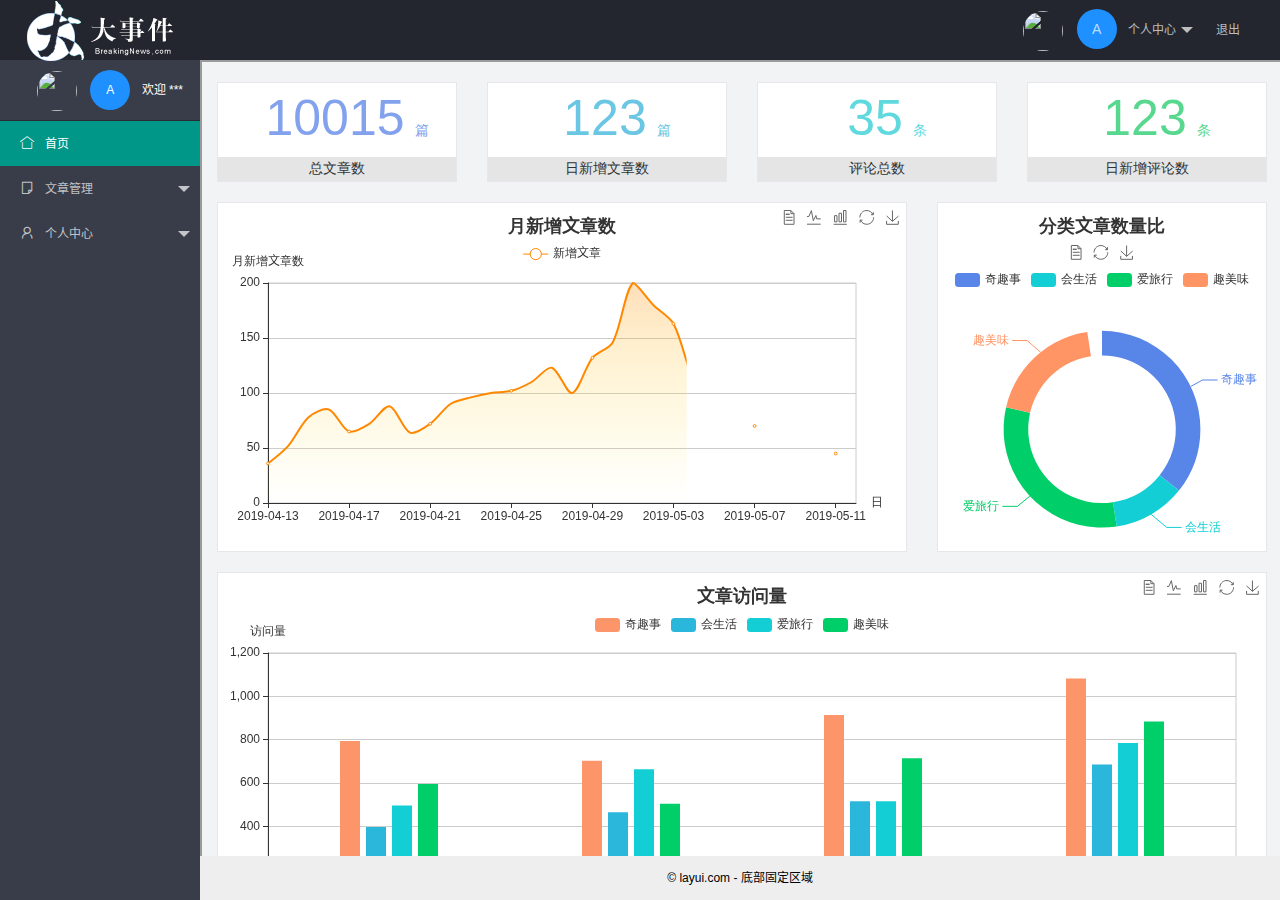
==== commit 7be8fe32: "完成了user功能" ====
--- a/index.html
+++ b/index.html
@@ -68,9 +68,12 @@
                             个人中心
                         </a>
                         <dl class="layui-nav-child">
-                            <dd><a href="javascript:;"><i class="layui-icon layui-icon-app"></i>基本资料</a></dd>
-                            <dd><a href="javascript:;"><i class="layui-icon layui-icon-app"></i>更换头像</a></dd>
-                            <dd><a href="javascript:;"><i class="layui-icon layui-icon-app"></i>重置密码</a></dd>
+                            <dd><a href="./user/user_info.html" target="fm"><i
+                                        class="layui-icon layui-icon-app"></i>基本资料</a></dd>
+                            <dd><a href="./user/user_avatar.html" target="fm"><i
+                                        class="layui-icon layui-icon-app"></i>更换头像</a></dd>
+                            <dd><a href="./user/user_pwd.html" target="fm"><i
+                                        class="layui-icon layui-icon-app"></i>重置密码</a></dd>
                         </dl>
                     </li>
                 </ul>
@@ -80,7 +83,7 @@
         <div class="layui-body">
             <!-- 内容主体区域 -->
             <!-- <div style="padding: 15px;">内容主体区域</div> -->
-            <iframe src="./home/dashboard.html" frameborder="0" name="fm"></iframe>
+            <iframe src="./home/dashboard.html" frameborder="1" name="fm"></iframe>
         </div>
 
         <div class="layui-footer">
--- a/assets/css/index.css
+++ b/assets/css/index.css
@@ -19,6 +19,7 @@
 iframe {
     height: 100%;
     width: 100%;
+
 }
 
 .userinfo {
